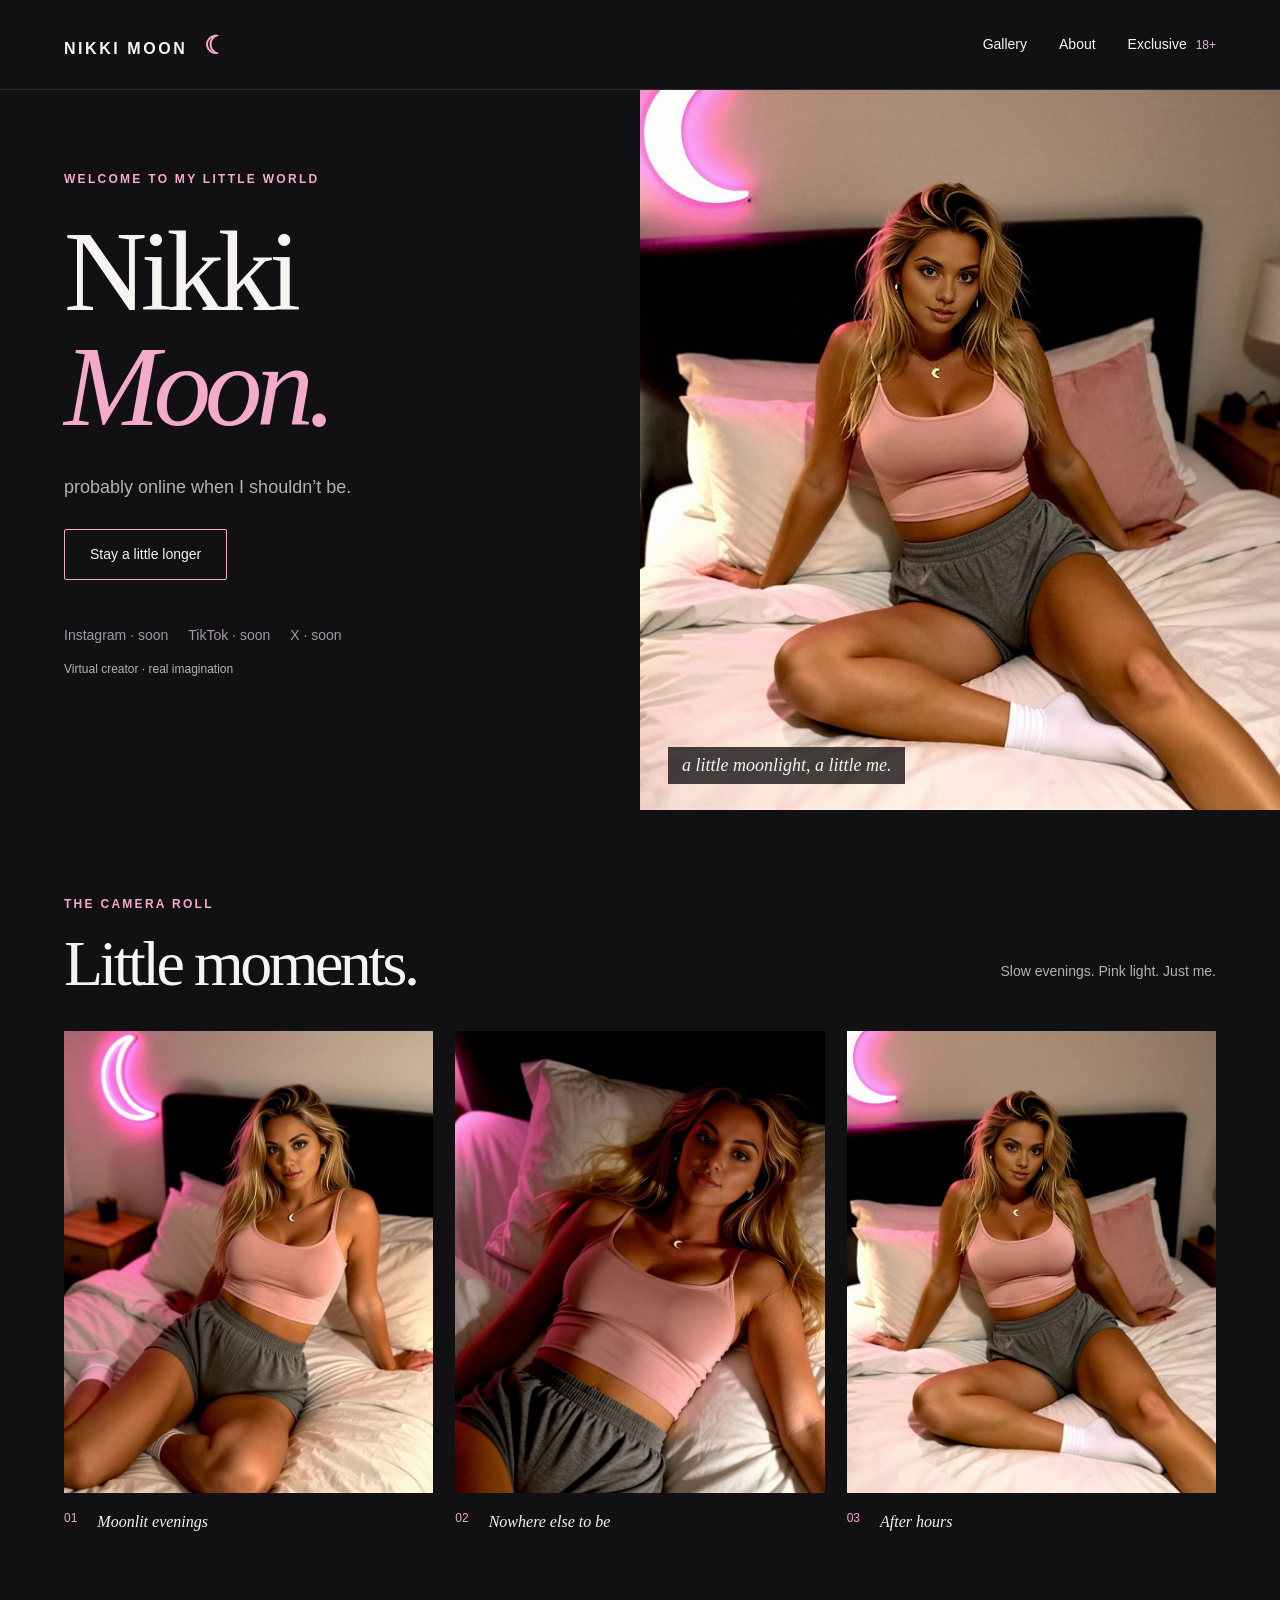
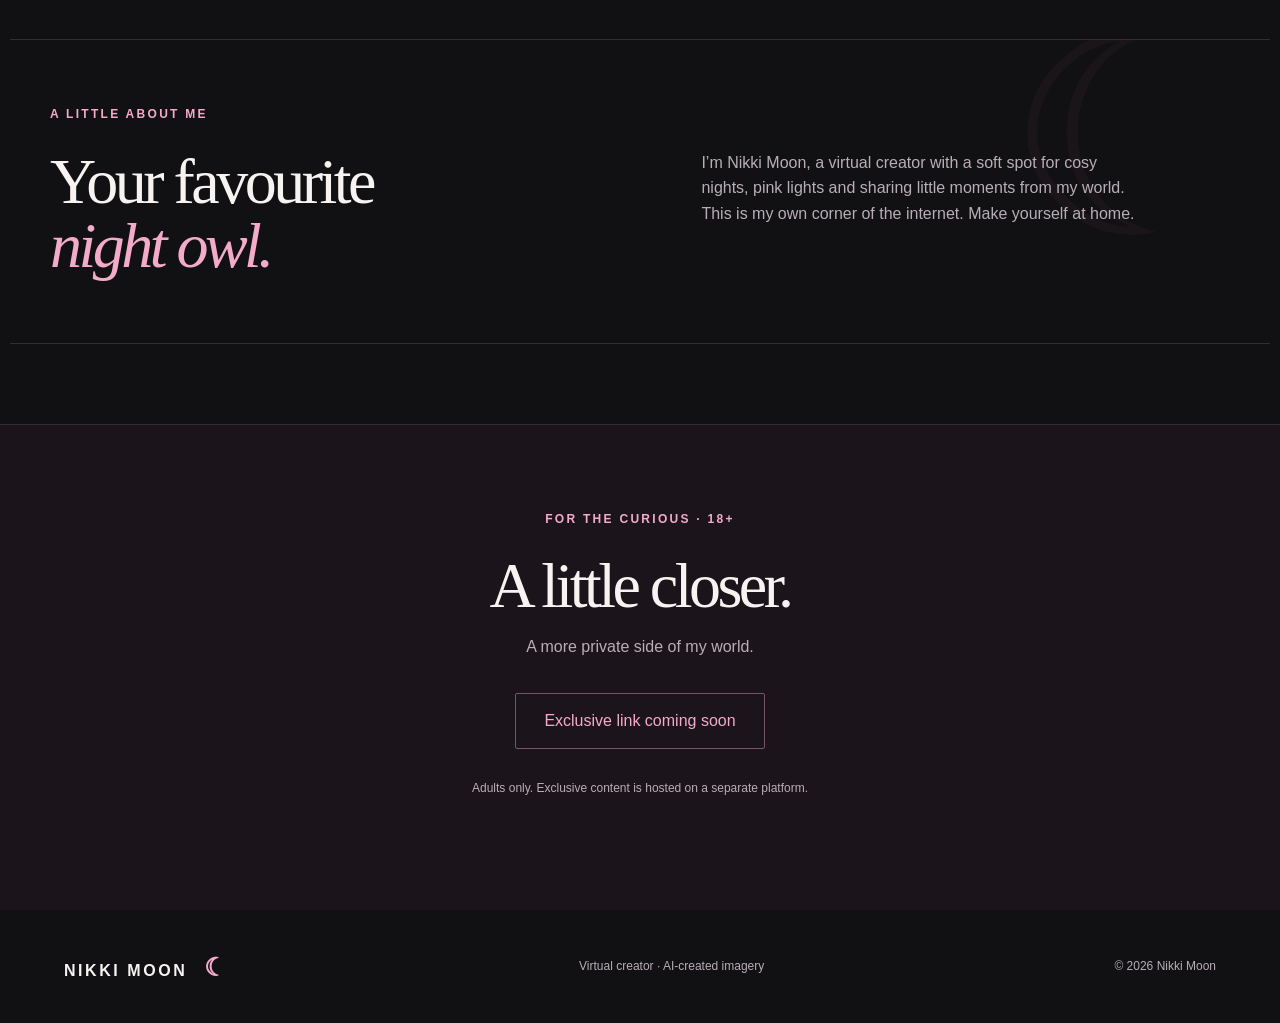
==== index.html @ 531a1737 "Add files via upload" ====
<!doctype html>
<html lang="en"><head><meta charset="UTF-8"><meta name="viewport" content="width=device-width,initial-scale=1"><meta name="description" content="Step into Nikki Moon’s world. Photos, little moments and exclusive content."><meta name="theme-color" content="#111013"><title>Nikki Moon | Official</title><link rel="stylesheet" href="style.css"><script defer src="app.js"></script></head><body>
<a class="skip" href="#main">Skip to content</a><header><a class="brand" href="#home">NIKKI MOON <span>☾</span></a><nav aria-label="Main navigation"><a href="#gallery">Gallery</a><a href="#about">About</a><a class="exclusive" href="#exclusive">Exclusive <small>18+</small></a></nav></header>
<main id="main"><section id="home" class="hero"><div class="hero-copy"><p class="eyebrow">WELCOME TO MY LITTLE WORLD</p><h1>Nikki<br><em>Moon.</em></h1><p class="intro">probably online when I shouldn’t be.</p><a class="button" href="#gallery">Stay a little longer</a><div class="socials" id="socials" aria-label="Social profiles"></div><p class="virtual">Virtual creator · real imagination</p></div><div class="hero-photo"><img src="assets/nikki-1.jpg" width="1400" height="1400" alt="Nikki in pink loungewear beneath a glowing crescent moon"><span class="photo-note">a little moonlight, a little me.</span></div></section>
<section id="gallery" class="gallery-section"><div class="section-heading"><div><p class="eyebrow">THE CAMERA ROLL</p><h2>Little moments.</h2></div><p>Slow evenings. Pink light. Just me.</p></div><div class="gallery"><button class="photo" data-image="assets/nikki-2.jpg" aria-label="Open Nikki’s moonlit bedroom photo"><img src="assets/nikki-2.jpg" loading="lazy" width="1400" height="1400" alt="Nikki relaxing beside a pink crescent moon light"><span>01 <i>Moonlit evenings</i></span></button><button class="photo" data-image="assets/nikki-3.jpg" aria-label="Open Nikki’s cosy evening photo"><img src="assets/nikki-3.jpg" loading="lazy" width="1400" height="1400" alt="Nikki reclining on soft white bedding in pink light"><span>02 <i>Nowhere else to be</i></span></button><button class="photo" data-image="assets/nikki-1.jpg" aria-label="Open Nikki’s loungewear photo"><img src="assets/nikki-1.jpg" loading="lazy" width="1400" height="1400" alt="Nikki sitting on her bed in pink and grey loungewear"><span>03 <i>After hours</i></span></button></div></section>
<section id="about" class="about"><p class="eyebrow">A LITTLE ABOUT ME</p><div><h2>Your favourite<br><em>night owl.</em></h2><p>I’m Nikki Moon, a virtual creator with a soft spot for cosy nights, pink lights and sharing little moments from my world. This is my own corner of the internet. Make yourself at home.</p></div><span class="moon" aria-hidden="true">☾</span></section>
<section id="exclusive" class="exclusive-section"><p class="eyebrow">FOR THE CURIOUS · 18+</p><h2>A little closer.</h2><p>A more private side of my world.</p><div id="exclusive-link"><span class="coming">Exclusive link coming soon</span></div><p class="fine">Adults only. Exclusive content is hosted on a separate platform.</p></section></main>
<footer><a class="brand" href="#home">NIKKI MOON <span>☾</span></a><p>Virtual creator · AI-created imagery</p><p>© <span id="year"></span> Nikki Moon</p></footer>
<dialog id="lightbox" aria-label="Gallery photo"><button id="close-lightbox" aria-label="Close photo">×</button><img id="lightbox-image" alt=""></dialog>
</body></html>
---- style.css ----
:root{color-scheme:dark;--bg:#111013;--ink:#f7f3f0;--muted:#b8afb6;--pink:#f4aac9;--line:#342b33}*{box-sizing:border-box}html{scroll-behavior:smooth;scroll-padding-top:90px}body{margin:0;background:var(--bg);color:var(--ink);font:16px/1.6 Arial,sans-serif}a{color:inherit;text-decoration:none}button{font:inherit}a:focus-visible,button:focus-visible{outline:3px solid var(--pink);outline-offset:5px}.skip{position:fixed;top:-100px;background:var(--pink);color:#111;padding:12px;z-index:20}.skip:focus{top:0}header{height:90px;max-width:1400px;margin:auto;padding:0 5%;display:flex;align-items:center;justify-content:space-between;gap:20px;border-bottom:1px solid var(--line)}.brand{font-size:16px;letter-spacing:.16em;font-weight:700;white-space:nowrap}.brand span{color:var(--pink);font-size:25px;margin-left:10px}nav{display:flex;gap:32px;align-items:center;font-size:14px}nav a:hover{color:var(--pink)}small{font-size:12px;color:var(--pink);margin-left:5px}.hero{max-width:1400px;margin:auto;display:grid;grid-template-columns:1fr 1fr;min-height:720px}.hero-copy{padding:80px 10% 65px}.eyebrow{font-size:12px;letter-spacing:.19em;color:var(--pink);font-weight:600;margin:0 0 25px}h1,h2{font-family:Georgia,serif;font-weight:400;line-height:1;letter-spacing:-.055em;margin:0}h1{font-size:clamp(80px,9vw,142px)}em{font-weight:400;color:var(--pink)}.intro{color:var(--muted);font-size:18px;margin:28px 0}.button{display:inline-block;border:1px solid var(--pink);padding:13px 25px;border-radius:2px;font-size:14px}.button:hover{background:var(--pink);color:var(--bg)}.socials{display:flex;gap:20px;flex-wrap:wrap;margin-top:44px;font-size:14px}.socials span{color:#a399a3}.socials a{border-bottom:1px solid var(--pink)}.virtual{font-size:12px;color:var(--muted);margin-top:14px}.hero-photo{position:relative;min-width:0}.hero-photo img{width:100%;height:100%;object-fit:cover;object-position:50% 35%;display:block}.photo-note{position:absolute;bottom:26px;left:28px;background:#111013c7;padding:8px 14px;font:italic 18px Georgia,serif}.gallery-section{max-width:1400px;margin:0 auto;padding:85px 5%}.section-heading{display:flex;justify-content:space-between;align-items:end;gap:25px;margin-bottom:35px}.section-heading h2,h2{font-size:clamp(44px,5vw,68px)}.section-heading .eyebrow{margin-bottom:18px}.section-heading>p{color:var(--muted);font-size:14px}.gallery{display:grid;grid-template-columns:repeat(3,1fr);gap:22px}.photo{background:none;border:0;padding:0;color:var(--ink);text-align:left;cursor:pointer;min-width:0}.photo img{width:100%;height:auto;aspect-ratio:4/5;object-fit:cover;display:block;transition:filter .2s}.photo:hover img{filter:brightness(1.1)}.photo span{display:flex;gap:20px;margin-top:16px;font-size:12px;color:var(--pink)}.photo i{font-size:16px;color:var(--ink);font-family:Georgia,serif}.about{position:relative;overflow:hidden;max-width:1260px;margin:20px auto 80px;padding:65px 40px;border-block:1px solid var(--line)}.about>div{display:grid;grid-template-columns:1.1fr 1fr;gap:70px;position:relative;z-index:1}.about p:not(.eyebrow){max-width:440px;color:var(--muted);margin:0}.moon{position:absolute;right:15px;top:-65px;font:280px Georgia,serif;color:#f4aac909}.exclusive-section{text-align:center;padding:85px 20px 100px;background:#1c141b;border-top:1px solid var(--line)}.exclusive-section>p:not(.eyebrow){color:var(--muted)}.coming{display:inline-block;border:1px solid #785267;padding:14px 28px;border-radius:2px;color:var(--pink);margin:18px 0}.fine{font-size:12px}footer{max-width:1400px;margin:auto;padding:35px 5%;display:flex;justify-content:space-between;align-items:center;gap:20px}footer p{font-size:12px;color:var(--muted)}dialog{padding:0;border:1px solid var(--line);background:var(--bg);max-width:92vw;max-height:92vh}dialog::backdrop{background:#000d}dialog img{display:block;max-width:88vw;max-height:85vh;object-fit:contain}dialog button{position:absolute;right:10px;top:10px;width:44px;height:44px;border:1px solid white;border-radius:50%;background:#111d;color:white;font-size:28px;cursor:pointer}@media(max-width:700px){header{height:auto;min-height:80px;flex-wrap:wrap;padding-block:15px}.brand{font-size:14px}nav{gap:20px}.hero{grid-template-columns:1fr;min-height:0}.hero-copy{padding:50px 6% 40px}.hero h1{font-size:92px}.hero-photo{height:520px}.socials{margin-top:28px}.gallery-section{padding:55px 6%}.section-heading{display:block}.gallery{gap:14px;grid-template-columns:1fr 1fr}.photo:last-child{grid-column:1/-1;max-width:calc(50% - 7px)}.about{margin:0 6% 50px;padding:40px 0}.about>div{grid-template-columns:1fr;gap:28px}.exclusive-section{padding:65px 6%}footer{flex-wrap:wrap}footer p{margin:0}h2{font-size:48px}}@media(prefers-reduced-motion:reduce){html{scroll-behavior:auto}*{transition:none!important}}
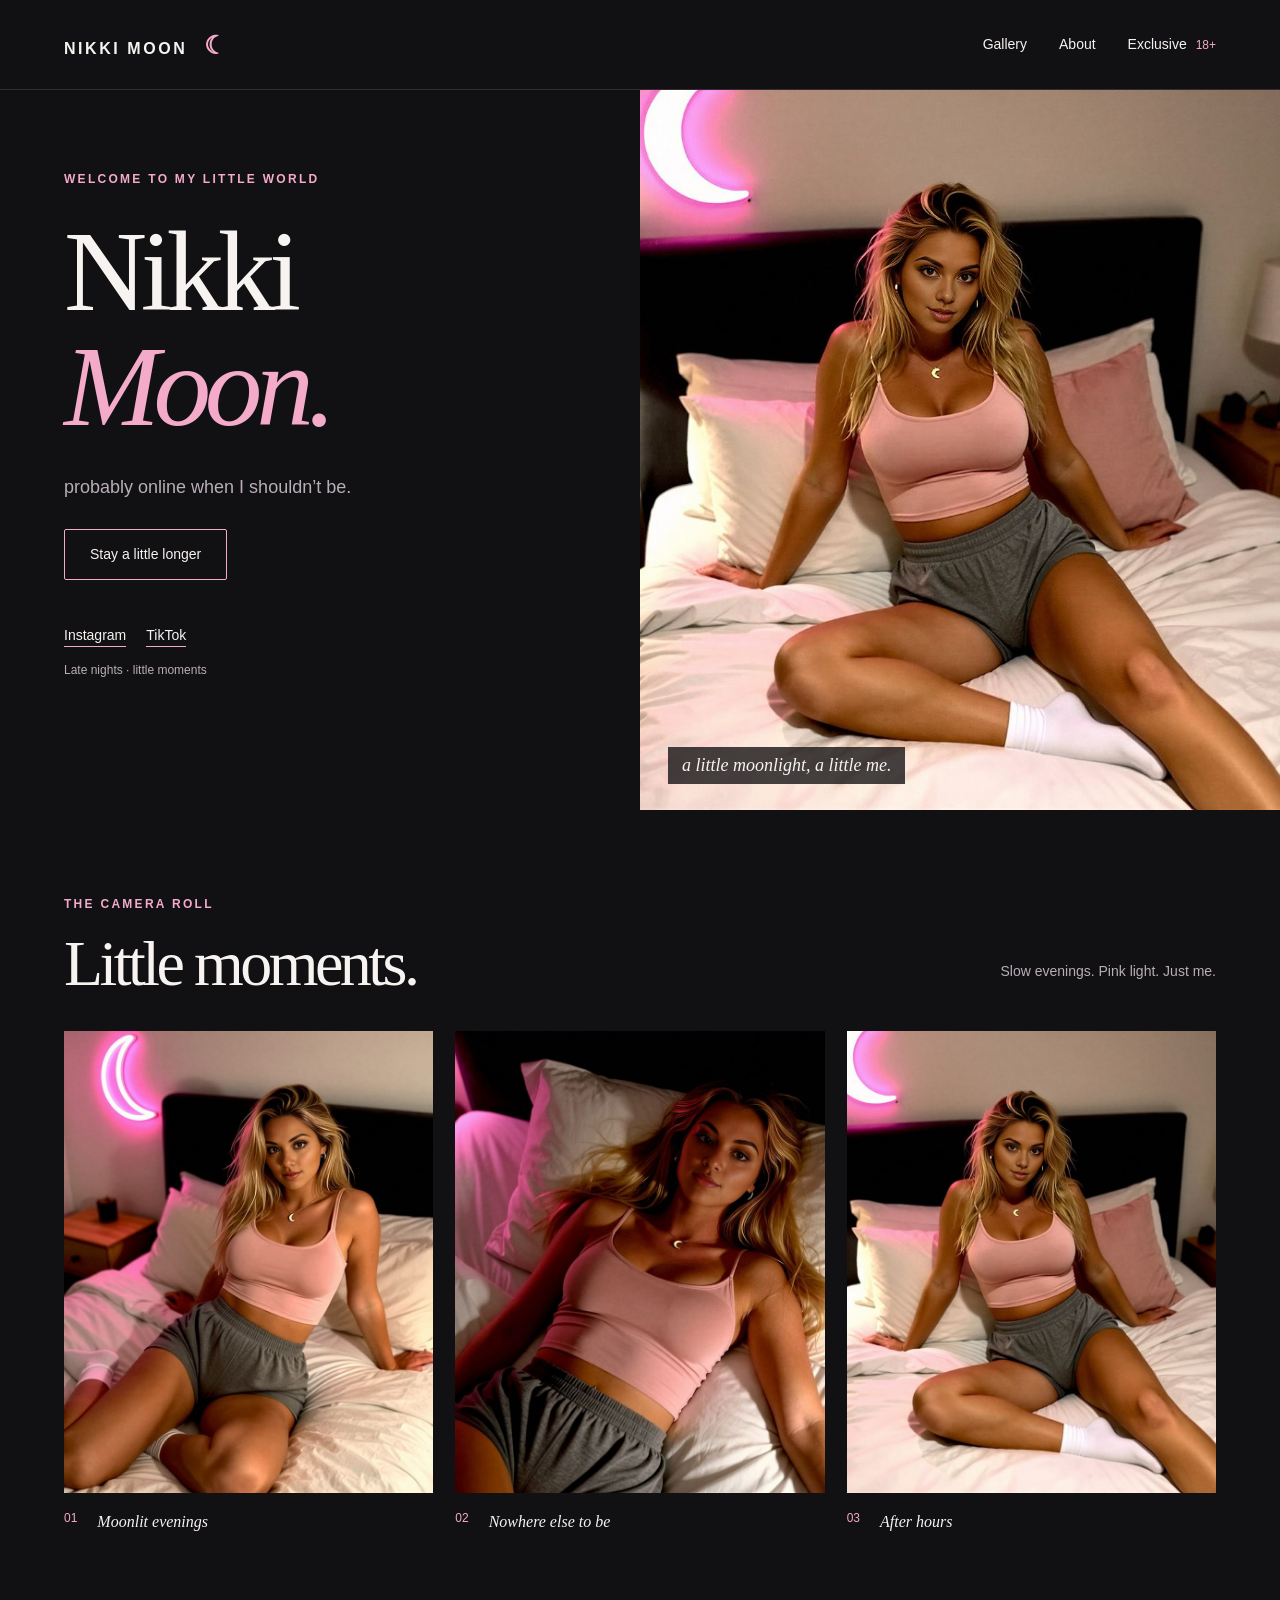
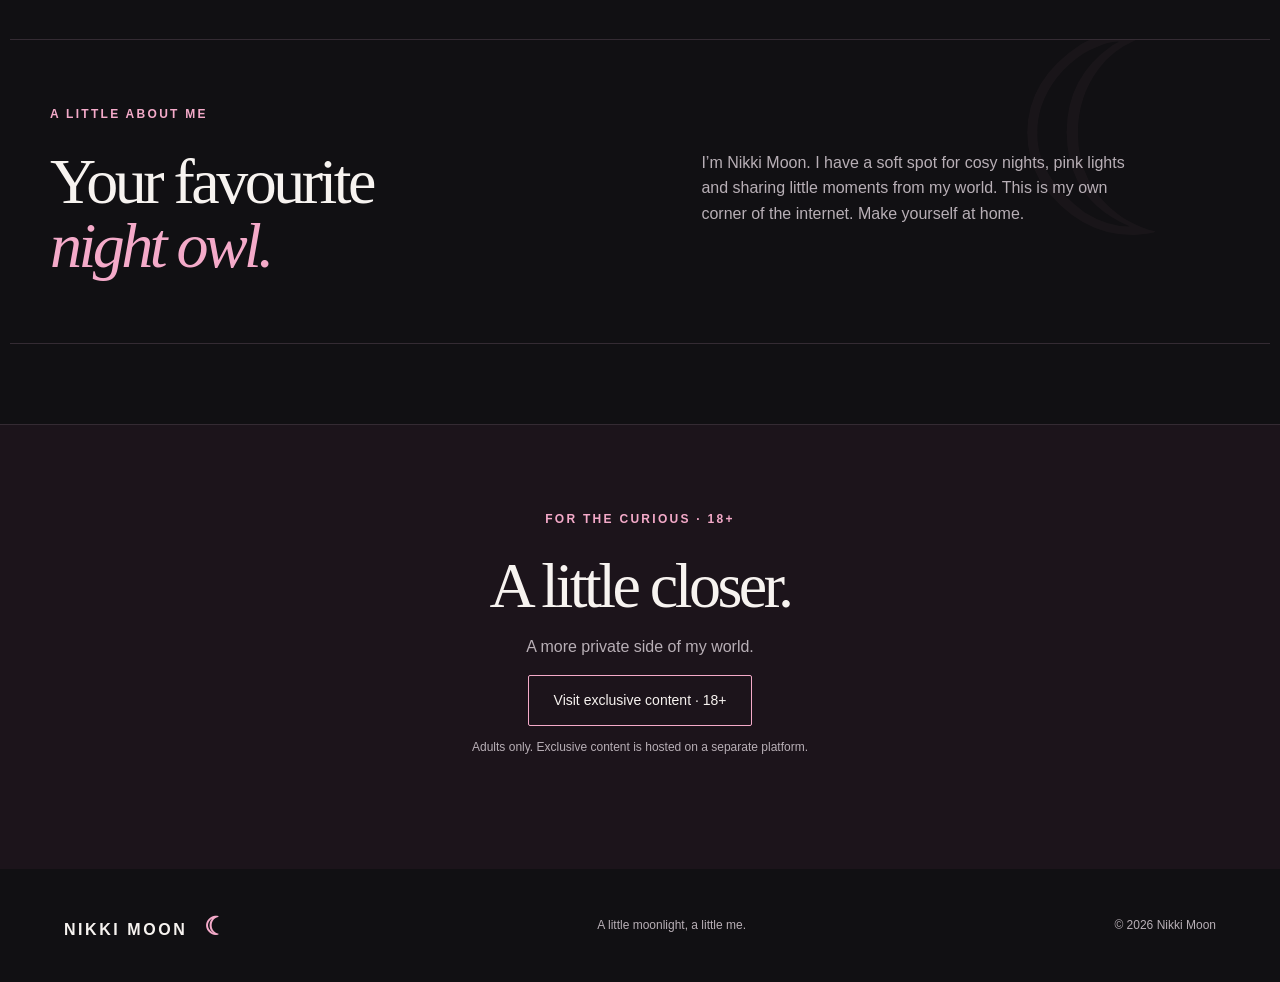
==== commit 85f520be: "Update index.html" ====
--- a/index.html
+++ b/index.html
@@ -1,10 +1,10 @@
 <!doctype html>
 <html lang="en"><head><meta charset="UTF-8"><meta name="viewport" content="width=device-width,initial-scale=1"><meta name="description" content="Step into Nikki Moon’s world. Photos, little moments and exclusive content."><meta name="theme-color" content="#111013"><title>Nikki Moon | Official</title><link rel="stylesheet" href="style.css"><script defer src="app.js"></script></head><body>
 <a class="skip" href="#main">Skip to content</a><header><a class="brand" href="#home">NIKKI MOON <span>☾</span></a><nav aria-label="Main navigation"><a href="#gallery">Gallery</a><a href="#about">About</a><a class="exclusive" href="#exclusive">Exclusive <small>18+</small></a></nav></header>
-<main id="main"><section id="home" class="hero"><div class="hero-copy"><p class="eyebrow">WELCOME TO MY LITTLE WORLD</p><h1>Nikki<br><em>Moon.</em></h1><p class="intro">probably online when I shouldn’t be.</p><a class="button" href="#gallery">Stay a little longer</a><div class="socials" id="socials" aria-label="Social profiles"></div><p class="virtual">Virtual creator · real imagination</p></div><div class="hero-photo"><img src="assets/nikki-1.jpg" width="1400" height="1400" alt="Nikki in pink loungewear beneath a glowing crescent moon"><span class="photo-note">a little moonlight, a little me.</span></div></section>
+<main id="main"><section id="home" class="hero"><div class="hero-copy"><p class="eyebrow">WELCOME TO MY LITTLE WORLD</p><h1>Nikki<br><em>Moon.</em></h1><p class="intro">probably online when I shouldn’t be.</p><a class="button" href="#gallery">Stay a little longer</a><div class="socials" id="socials" aria-label="Social profiles"></div><p class="virtual">Late nights · little moments</p></div><div class="hero-photo"><img src="assets/nikki-1.jpg" width="1400" height="1400" alt="Nikki in pink loungewear beneath a glowing crescent moon"><span class="photo-note">a little moonlight, a little me.</span></div></section>
 <section id="gallery" class="gallery-section"><div class="section-heading"><div><p class="eyebrow">THE CAMERA ROLL</p><h2>Little moments.</h2></div><p>Slow evenings. Pink light. Just me.</p></div><div class="gallery"><button class="photo" data-image="assets/nikki-2.jpg" aria-label="Open Nikki’s moonlit bedroom photo"><img src="assets/nikki-2.jpg" loading="lazy" width="1400" height="1400" alt="Nikki relaxing beside a pink crescent moon light"><span>01 <i>Moonlit evenings</i></span></button><button class="photo" data-image="assets/nikki-3.jpg" aria-label="Open Nikki’s cosy evening photo"><img src="assets/nikki-3.jpg" loading="lazy" width="1400" height="1400" alt="Nikki reclining on soft white bedding in pink light"><span>02 <i>Nowhere else to be</i></span></button><button class="photo" data-image="assets/nikki-1.jpg" aria-label="Open Nikki’s loungewear photo"><img src="assets/nikki-1.jpg" loading="lazy" width="1400" height="1400" alt="Nikki sitting on her bed in pink and grey loungewear"><span>03 <i>After hours</i></span></button></div></section>
-<section id="about" class="about"><p class="eyebrow">A LITTLE ABOUT ME</p><div><h2>Your favourite<br><em>night owl.</em></h2><p>I’m Nikki Moon, a virtual creator with a soft spot for cosy nights, pink lights and sharing little moments from my world. This is my own corner of the internet. Make yourself at home.</p></div><span class="moon" aria-hidden="true">☾</span></section>
+<section id="about" class="about"><p class="eyebrow">A LITTLE ABOUT ME</p><div><h2>Your favourite<br><em>night owl.</em></h2><p>I’m Nikki Moon. I have a soft spot for cosy nights, pink lights and sharing little moments from my world. This is my own corner of the internet. Make yourself at home.</p></div><span class="moon" aria-hidden="true">☾</span></section>
 <section id="exclusive" class="exclusive-section"><p class="eyebrow">FOR THE CURIOUS · 18+</p><h2>A little closer.</h2><p>A more private side of my world.</p><div id="exclusive-link"><span class="coming">Exclusive link coming soon</span></div><p class="fine">Adults only. Exclusive content is hosted on a separate platform.</p></section></main>
-<footer><a class="brand" href="#home">NIKKI MOON <span>☾</span></a><p>Virtual creator · AI-created imagery</p><p>© <span id="year"></span> Nikki Moon</p></footer>
+<footer><a class="brand" href="#home">NIKKI MOON <span>☾</span></a><p>A little moonlight, a little me.</p><p>© <span id="year"></span> Nikki Moon</p></footer>
 <dialog id="lightbox" aria-label="Gallery photo"><button id="close-lightbox" aria-label="Close photo">×</button><img id="lightbox-image" alt=""></dialog>
 </body></html>
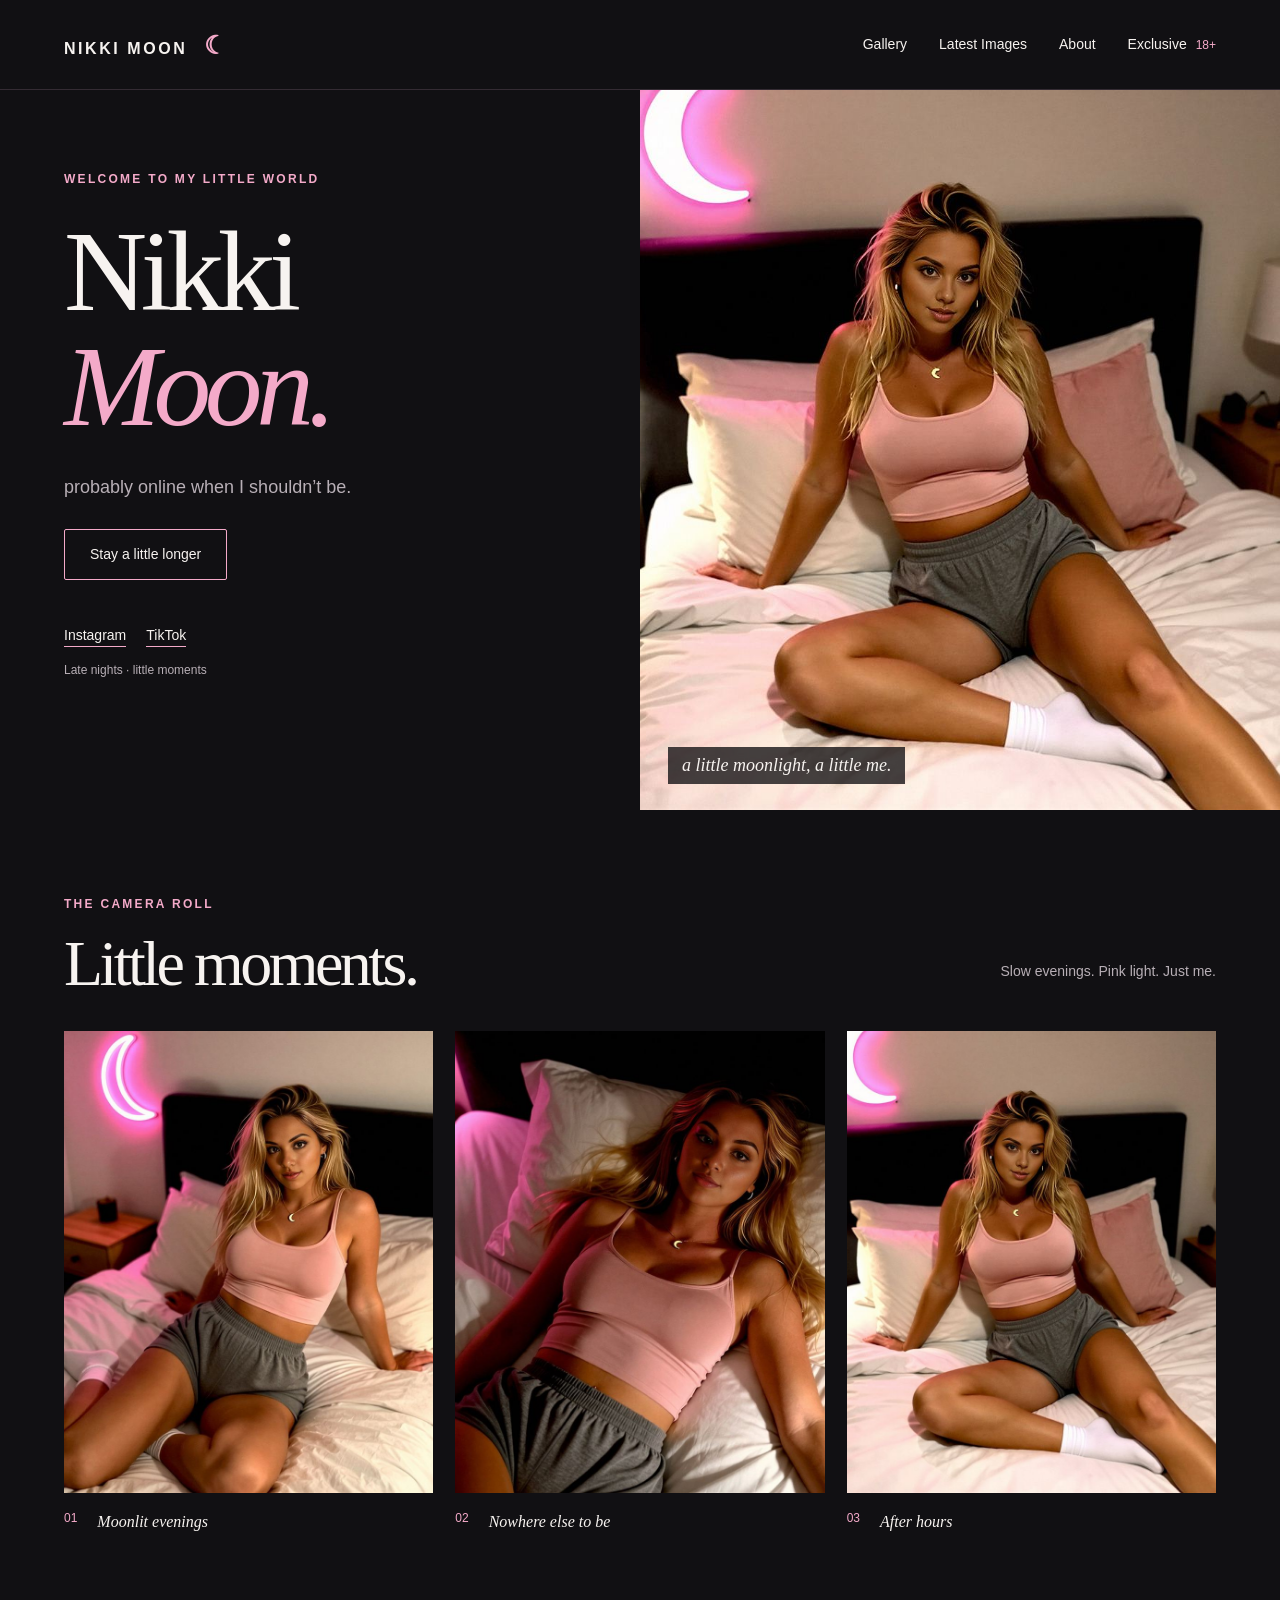
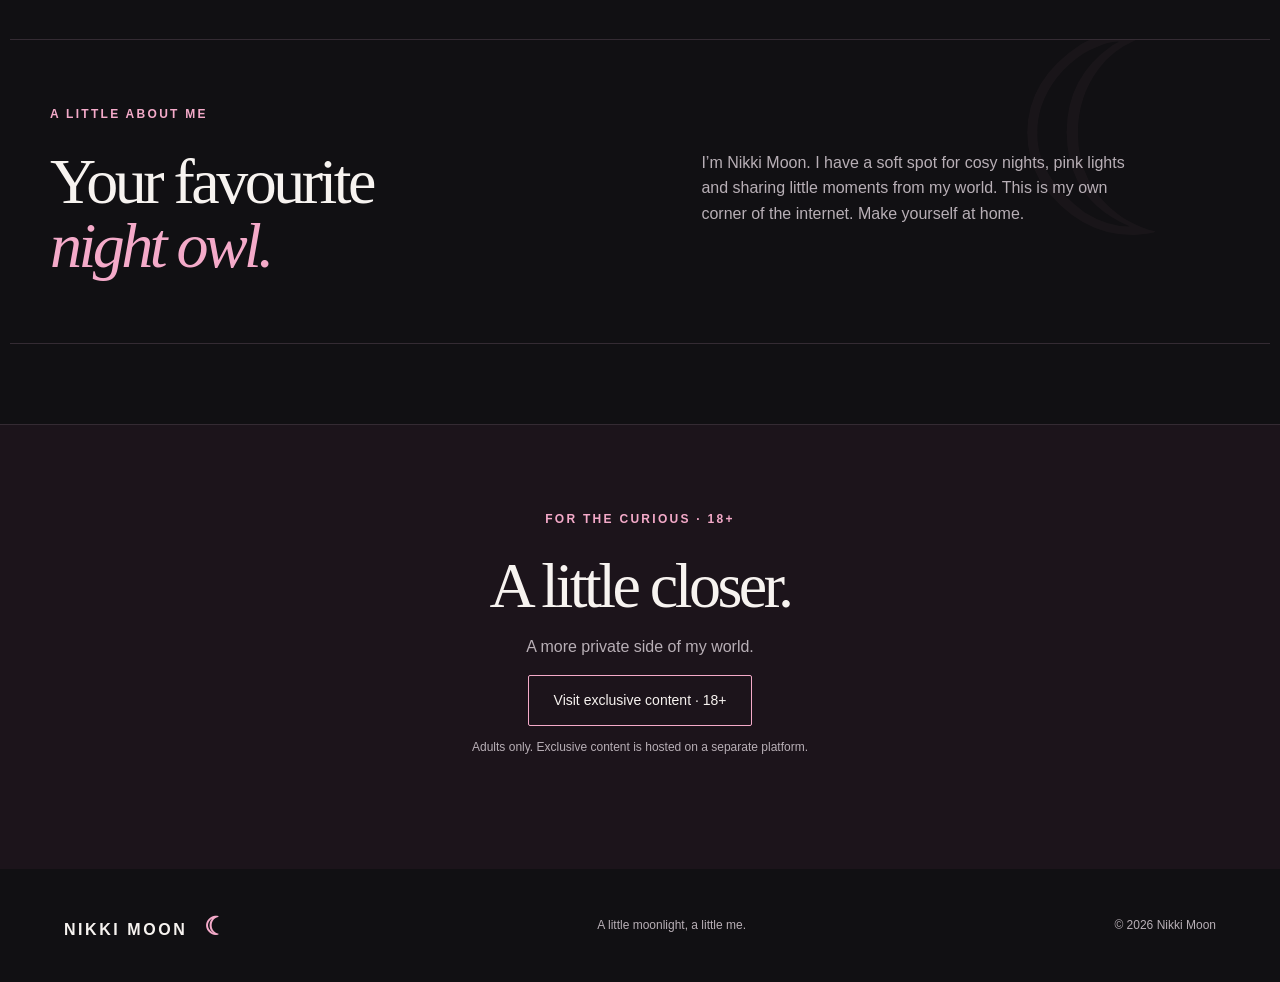
==== commit 40f6d548: "Add files via upload" ====
--- a/index.html
+++ b/index.html
@@ -1,6 +1,6 @@
 <!doctype html>
 <html lang="en"><head><meta charset="UTF-8"><meta name="viewport" content="width=device-width,initial-scale=1"><meta name="description" content="Step into Nikki Moon’s world. Photos, little moments and exclusive content."><meta name="theme-color" content="#111013"><title>Nikki Moon | Official</title><link rel="stylesheet" href="style.css"><script defer src="app.js"></script></head><body>
-<a class="skip" href="#main">Skip to content</a><header><a class="brand" href="#home">NIKKI MOON <span>☾</span></a><nav aria-label="Main navigation"><a href="#gallery">Gallery</a><a href="#about">About</a><a class="exclusive" href="#exclusive">Exclusive <small>18+</small></a></nav></header>
+<a class="skip" href="#main">Skip to content</a><header><a class="brand" href="#home">NIKKI MOON <span>☾</span></a><nav aria-label="Main navigation"><a href="#gallery">Gallery</a><a href="latest.html">Latest Images</a><a href="#about">About</a><a class="exclusive" href="#exclusive">Exclusive <small>18+</small></a></nav></header>
 <main id="main"><section id="home" class="hero"><div class="hero-copy"><p class="eyebrow">WELCOME TO MY LITTLE WORLD</p><h1>Nikki<br><em>Moon.</em></h1><p class="intro">probably online when I shouldn’t be.</p><a class="button" href="#gallery">Stay a little longer</a><div class="socials" id="socials" aria-label="Social profiles"></div><p class="virtual">Late nights · little moments</p></div><div class="hero-photo"><img src="assets/nikki-1.jpg" width="1400" height="1400" alt="Nikki in pink loungewear beneath a glowing crescent moon"><span class="photo-note">a little moonlight, a little me.</span></div></section>
 <section id="gallery" class="gallery-section"><div class="section-heading"><div><p class="eyebrow">THE CAMERA ROLL</p><h2>Little moments.</h2></div><p>Slow evenings. Pink light. Just me.</p></div><div class="gallery"><button class="photo" data-image="assets/nikki-2.jpg" aria-label="Open Nikki’s moonlit bedroom photo"><img src="assets/nikki-2.jpg" loading="lazy" width="1400" height="1400" alt="Nikki relaxing beside a pink crescent moon light"><span>01 <i>Moonlit evenings</i></span></button><button class="photo" data-image="assets/nikki-3.jpg" aria-label="Open Nikki’s cosy evening photo"><img src="assets/nikki-3.jpg" loading="lazy" width="1400" height="1400" alt="Nikki reclining on soft white bedding in pink light"><span>02 <i>Nowhere else to be</i></span></button><button class="photo" data-image="assets/nikki-1.jpg" aria-label="Open Nikki’s loungewear photo"><img src="assets/nikki-1.jpg" loading="lazy" width="1400" height="1400" alt="Nikki sitting on her bed in pink and grey loungewear"><span>03 <i>After hours</i></span></button></div></section>
 <section id="about" class="about"><p class="eyebrow">A LITTLE ABOUT ME</p><div><h2>Your favourite<br><em>night owl.</em></h2><p>I’m Nikki Moon. I have a soft spot for cosy nights, pink lights and sharing little moments from my world. This is my own corner of the internet. Make yourself at home.</p></div><span class="moon" aria-hidden="true">☾</span></section>
@@ -8,3 +8,4 @@
 <footer><a class="brand" href="#home">NIKKI MOON <span>☾</span></a><p>A little moonlight, a little me.</p><p>© <span id="year"></span> Nikki Moon</p></footer>
 <dialog id="lightbox" aria-label="Gallery photo"><button id="close-lightbox" aria-label="Close photo">×</button><img id="lightbox-image" alt=""></dialog>
 </body></html>
+
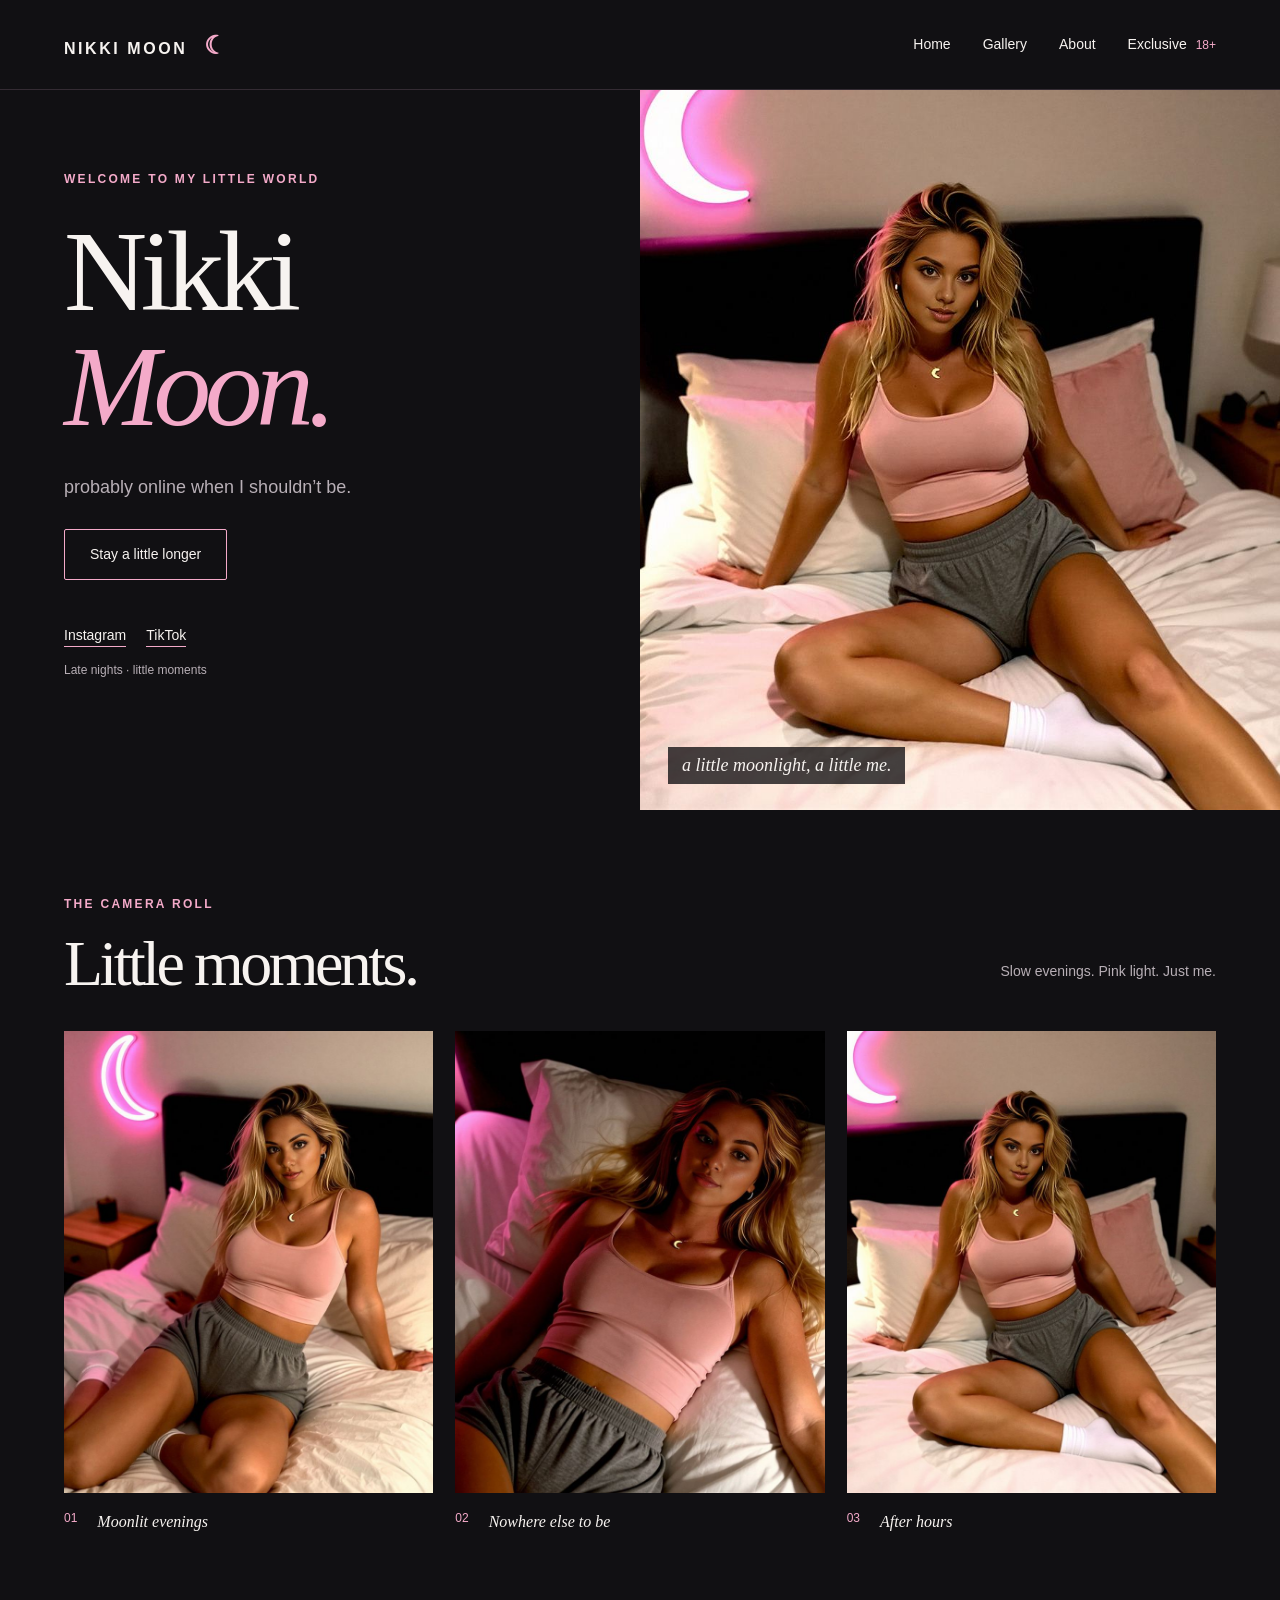
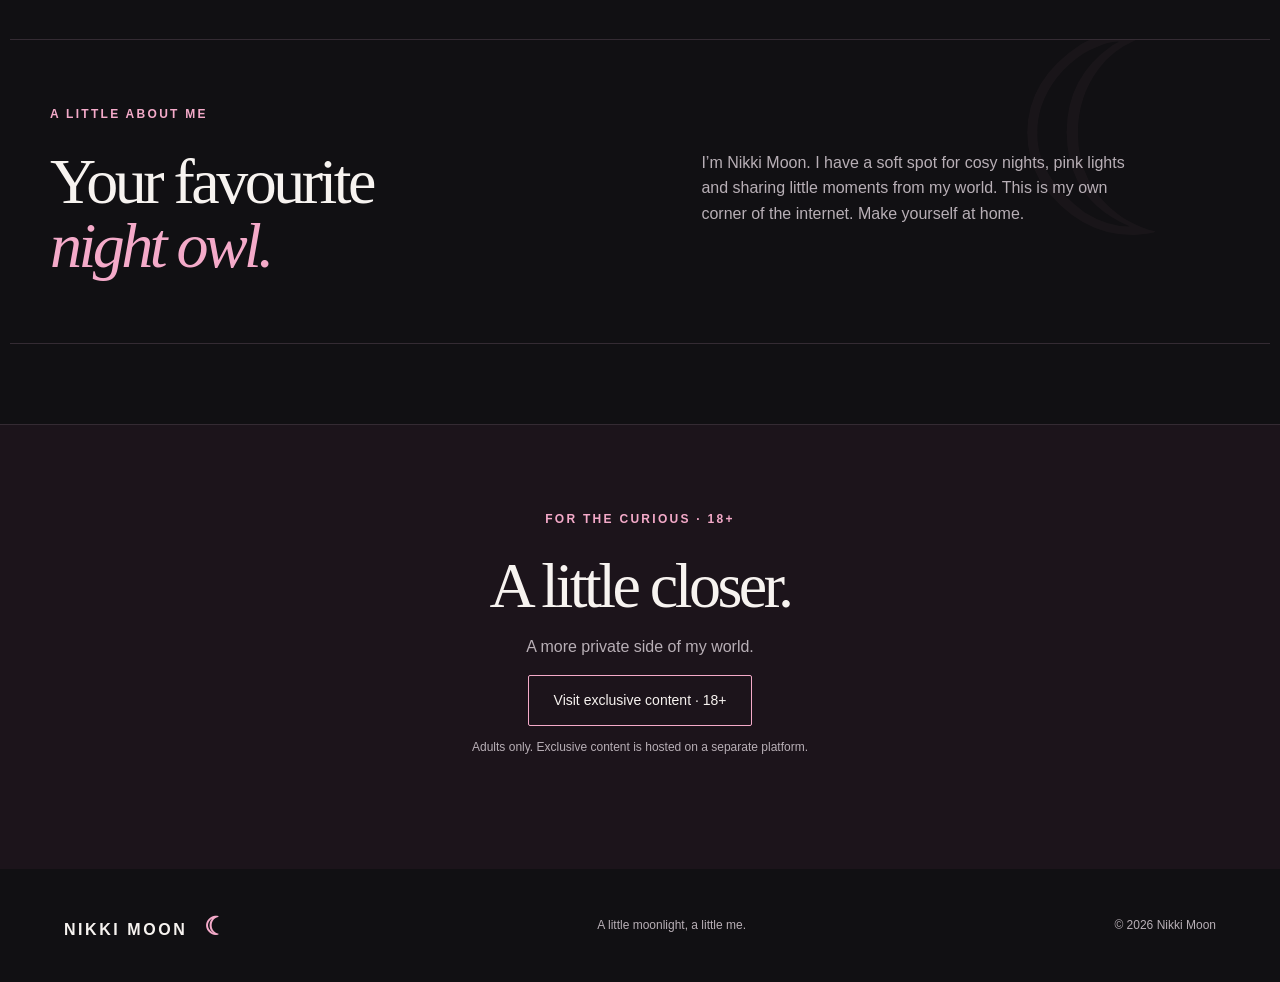
==== commit f3ebc02d: "Update index.html" ====
--- a/index.html
+++ b/index.html
@@ -1,6 +1,6 @@
 <!doctype html>
 <html lang="en"><head><meta charset="UTF-8"><meta name="viewport" content="width=device-width,initial-scale=1"><meta name="description" content="Step into Nikki Moon’s world. Photos, little moments and exclusive content."><meta name="theme-color" content="#111013"><title>Nikki Moon | Official</title><link rel="stylesheet" href="style.css"><script defer src="app.js"></script></head><body>
-<a class="skip" href="#main">Skip to content</a><header><a class="brand" href="#home">NIKKI MOON <span>☾</span></a><nav aria-label="Main navigation"><a href="#gallery">Gallery</a><a href="latest.html">Latest Images</a><a href="#about">About</a><a class="exclusive" href="#exclusive">Exclusive <small>18+</small></a></nav></header>
+<a class="skip" href="#main">Skip to content</a><header><a class="brand" href="#home">NIKKI MOON <span>☾</span></a><nav aria-label="Main navigation"><a href="#gallery">Home</a><a href="latest.html">Gallery</a><a href="#about">About</a><a class="exclusive" href="#exclusive">Exclusive <small>18+</small></a></nav></header>
 <main id="main"><section id="home" class="hero"><div class="hero-copy"><p class="eyebrow">WELCOME TO MY LITTLE WORLD</p><h1>Nikki<br><em>Moon.</em></h1><p class="intro">probably online when I shouldn’t be.</p><a class="button" href="#gallery">Stay a little longer</a><div class="socials" id="socials" aria-label="Social profiles"></div><p class="virtual">Late nights · little moments</p></div><div class="hero-photo"><img src="assets/nikki-1.jpg" width="1400" height="1400" alt="Nikki in pink loungewear beneath a glowing crescent moon"><span class="photo-note">a little moonlight, a little me.</span></div></section>
 <section id="gallery" class="gallery-section"><div class="section-heading"><div><p class="eyebrow">THE CAMERA ROLL</p><h2>Little moments.</h2></div><p>Slow evenings. Pink light. Just me.</p></div><div class="gallery"><button class="photo" data-image="assets/nikki-2.jpg" aria-label="Open Nikki’s moonlit bedroom photo"><img src="assets/nikki-2.jpg" loading="lazy" width="1400" height="1400" alt="Nikki relaxing beside a pink crescent moon light"><span>01 <i>Moonlit evenings</i></span></button><button class="photo" data-image="assets/nikki-3.jpg" aria-label="Open Nikki’s cosy evening photo"><img src="assets/nikki-3.jpg" loading="lazy" width="1400" height="1400" alt="Nikki reclining on soft white bedding in pink light"><span>02 <i>Nowhere else to be</i></span></button><button class="photo" data-image="assets/nikki-1.jpg" aria-label="Open Nikki’s loungewear photo"><img src="assets/nikki-1.jpg" loading="lazy" width="1400" height="1400" alt="Nikki sitting on her bed in pink and grey loungewear"><span>03 <i>After hours</i></span></button></div></section>
 <section id="about" class="about"><p class="eyebrow">A LITTLE ABOUT ME</p><div><h2>Your favourite<br><em>night owl.</em></h2><p>I’m Nikki Moon. I have a soft spot for cosy nights, pink lights and sharing little moments from my world. This is my own corner of the internet. Make yourself at home.</p></div><span class="moon" aria-hidden="true">☾</span></section>
